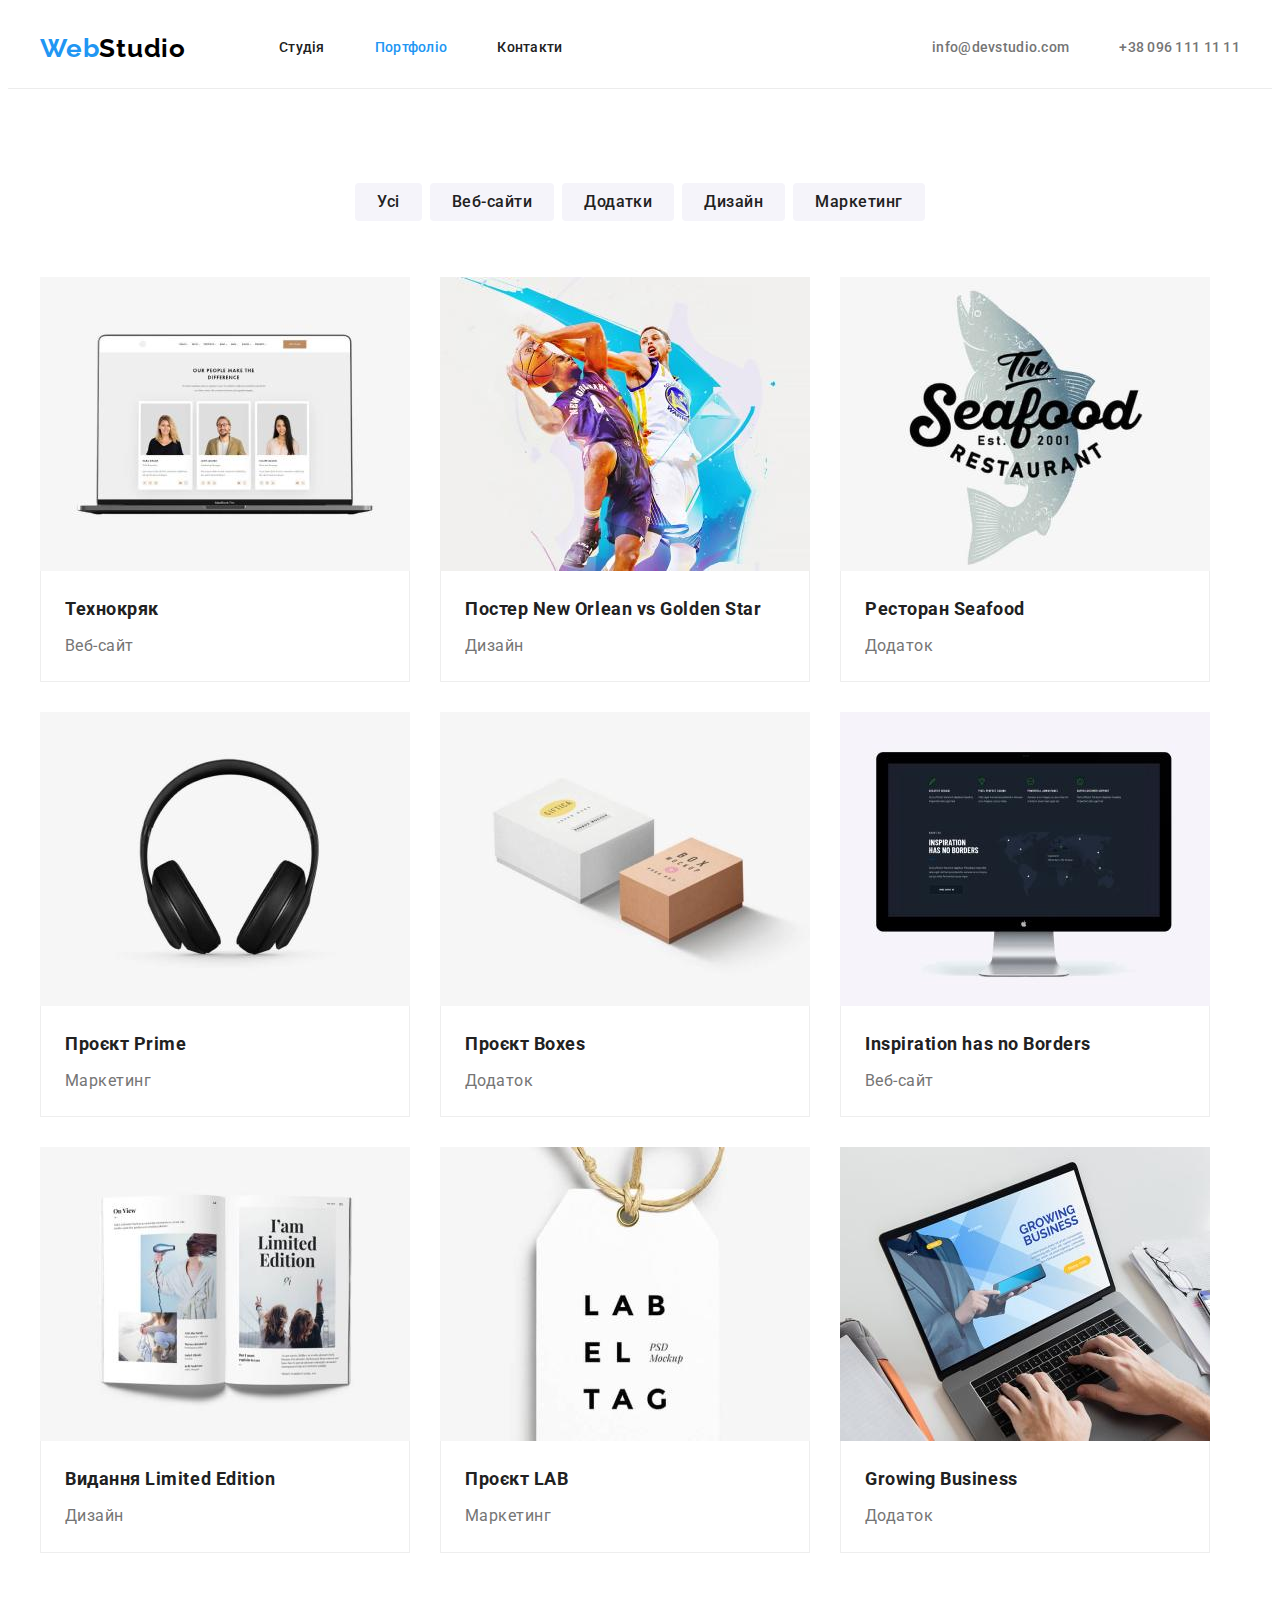
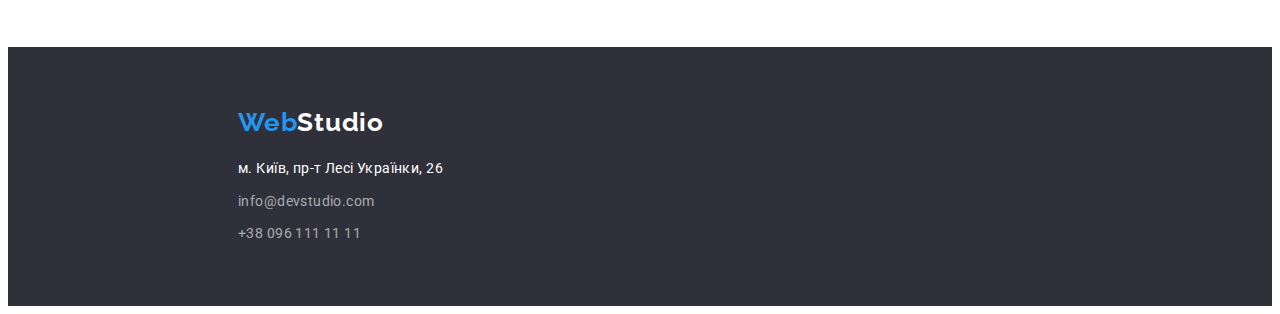
==== projects.html @ 284f3e7d "files copied" ====
<!DOCTYPE html>
<html lang="uk">
  <head>
    <meta charset="UTF-8" />
    <meta http-equiv="X-UA-Compatible" content="IE=edge" />
    <meta name="viewport" content="width=device-width, initial-scale=1.0" />
    <link
      rel="stylesheet"
      href="https://cdnjs.cloudflare.com/ajax/libs/modern-normalize/1.1.0/modern-normalize.min.css"
      integrity="sha512-wpPYUAdjBVSE4KJnH1VR1HeZfpl1ub8YT/NKx4PuQ5NmX2tKuGu6U/JRp5y+Y8XG2tV+wKQpNHVUX03MfMFn9Q=="
      crossorigin="anonymous"
      referrerpolicy="no-referrer"
    />
    <link rel="stylesheet" href="./css/styles.css" />
    <link rel="preconnect" href="https://fonts.googleapis.com" />
    <link rel="preconnect" href="https://fonts.gstatic.com" crossorigin />
    <link
      href="https://fonts.googleapis.com/css2?family=Raleway:wght@700&family=Roboto:wght@400;500;700;900&display=swap"
      rel="stylesheet"
    />
    <title>Web Studio</title>
  </head>
  <body>
    <header>
      <div class="menu-container container">
        <nav class="navigation-flex">
          <a href="index.html" class="label"
            ><span class="blue-label">Web</span>Studio</a
          >
          <ul class="navigation list">
            <li><a class="link" href="index.html">Студія</a></li>
            <li class="active">
              <a class="link" href="./projects.html">Портфоліо</a>
            </li>
            <li><a class="link" href="/">Контакти</a></li>
          </ul>
        </nav>
        <ul class="contacts list">
          <li>
            <a href="mailto:info@devsudio.com">info@devstudio.com</a>
          </li>
          <li>
            <a href="tel:+380961111111">+38 096 111 11 11</a>
          </li>
        </ul>
      </div>
    </header>
    <main>
      <section class="section">
        <div class="container">
          <h1 class="hidden-heading">Приклади робіт</h1>
          <ul class="list example-buttons">
            <li class="item">
              <button type="button" class="filter-button">Усі</button>
            </li>
            <li class="item">
              <button type="button" class="filter-button">Веб-сайти</button>
            </li>
            <li class="item">
              <button type="button" class="filter-button">Додатки</button>
            </li>
            <li class="item">
              <button type="button" class="filter-button">Дизайн</button>
            </li>
            <li class="item">
              <button type="button" class="filter-button">Маркетинг</button>
            </li>
          </ul>
          <ul class="list portfolio-list">
            <li class="item">
              <a href="#">
                <img
                  src="./images/img10.jpg"
                  alt="Відкритий лептоп з завантаженим сайтом"
                  width="370"
                />
                <div class="portfolio-item-name">
                  <h2 class="card-name">Технокряк</h2>
                  <p class="card-description">Веб-сайт</p>
                </div>
              </a>
            </li>
            <li class="item">
              <a href="#">
                <img
                  src="./images/img11.jpg"
                  alt="Постер з граючими баскетболістами"
                  width="370"
                />
                <div class="portfolio-item-name">
                  <h2 class="card-name">
                    Постер <span lang="en">New Orlean vs Golden Star</span>
                  </h2>
                  <p class="card-description">Дизайн</p>
                </div>
              </a>
            </li>
            <li class="item">
              <a href="#">
                <img
                  src="./images/img12.jpg"
                  alt="Надпис ресторан Seafood на фоні риби"
                  width="370"
                />
                <div class="portfolio-item-name">
                  <h2 class="card-name">
                    Ресторан <span lang="en"> Seafood</span>
                  </h2>
                  <p class="card-description">Додаток</p>
                </div>
              </a>
            </li>
            <li class="item">
              <a href="#">
                <img src="./images/img13.jpg" alt="Навушники" width="370" />
                <div class="portfolio-item-name">
                  <h2 class="card-name">Проєкт <span lang="en">Prime</span></h2>
                  <p class="card-description">Маркетинг</p>
                </div>
              </a>
            </li>
            <li class="item">
              <a href="#">
                <img
                  src="./images/img14.jpg"
                  alt="Дві коробки: біла та бежева"
                  width="370"
                />
                <div class="portfolio-item-name">
                  <h2 class="card-name">Проєкт <span lang="en">Boxes</span></h2>
                  <p class="card-description">Додаток</p>
                </div>
              </a>
            </li>
            <li class="item">
              <a href="#">
                <img
                  src="./images/img15.jpg"
                  alt="Монітор з завантаженим сайтом"
                  width="370"
                />
                <div class="portfolio-item-name">
                  <h2 lang="en" class="card-name">
                    Inspiration has no Borders
                  </h2>
                  <p class="card-description">Веб-сайт</p>
                </div>
              </a>
            </li>
            <li class="item">
              <a href="#">
                <img
                  src="./images/img16.jpg"
                  alt="Відкритий глянцевий журнал"
                  width="370"
                />
                <div class="portfolio-item-name">
                  <h2 class="card-name">
                    Видання <span lang="en">Limited Edition</span>
                  </h2>
                  <p class="card-description">Дизайн</p>
                </div>
              </a>
            </li>
            <li class="item">
              <a href="#">
                <img
                  src="./images/img17.jpg"
                  alt="Етикетка з надписом"
                  width="370"
                />
                <div class="portfolio-item-name">
                  <h2 class="card-name">Проєкт <span lang="en">LAB</span></h2>
                  <p class="card-description">Маркетинг</p>
                </div>
              </a>
            </li>
            <li class="item">
              <a href="#">
                <img
                  src="./images/img18.jpg"
                  alt="Людина, працююча на лептопі"
                  width="370"
                />
                <div class="portfolio-item-name">
                  <h2 lang="en" class="card-name">Growing Business</h2>
                  <p class="card-description">Додаток</p>
                </div>
              </a>
            </li>
          </ul>
        </div>
      </section>
    </main>
    <footer class="footer-section">
      <div class="footer-container container">
        <a href="index.html" class="label label-footer"
          ><span class="blue-label">Web</span>Studio</a
        >
        <address>
          <p class="address">м. Київ, пр-т Лесі Українки, 26</p>
          <ul class="list mail-phone">
            <li>
              <a href="mailto:info@devsudio.com">info@devstudio.com </a>
            </li>
            <li>
              <a href="tel:+380961111111">+38 096 111 11 11</a>
            </li>
          </ul>
        </address>
      </div>
    </footer>
  </body>
</html>
---- css/styles.css ----
:root {
  --heading-color: #212121;
  --paragraph-color: #757575;
  --accent-color: #2196f3;
  --backgroun-color-white: #fff;
  --background-color-dark: #2f303a;
}

body {
  font-family: "Roboto", sans-serif;
  color: var(--paragraph-color);
  background-color: var(--backgroun-color-white);
}

a {
  text-decoration: none;
}

h1,
h2,
h3,
p {
  margin: 0px;
}

img {
  display: block;
}

.list {
  list-style: none;
  margin: 0px;
}

ul,
ol {
  margin-top: 0;
  margin-bottom: 0;
  padding-left: 0;
}

button {
  cursor: pointer;
}

.container {
  width: 1200px;
  margin: 0 auto;
  padding: 0 15px;
}

.section {
  padding-top: 94px;
  padding-bottom: 94px;
}
/* Menu container */

.menu-container {
  display: flex;
  align-items: center;
}

.navigation-flex {
  display: flex;
  align-items: center;
}
.navigation li:not(:last-child) {
  margin-right: 50px;
  padding-left: 0px;
}

.contacts li:not(:last-child) {
  margin-right: 50px;
}

header {
  border-bottom: 1px solid #ececec;
}

/* Logo  */

.label {
  margin-right: 93px;

  font-family: "Raleway", sans-serif;
  font-weight: 700;
  font-size: 26px;
  color: #000;
  text-decoration: none;
  letter-spacing: 0.03em;
}

.blue-label {
  color: var(--accent-color);
  letter-spacing: 0.03em;
}

/* Navigation */
.navigation {
  display: flex;
  flex-direction: row;
  padding-left: 0px;
}

.contacts {
  display: flex;
  padding-left: 0px;
  margin-left: auto;
}

.navigation a,
.contacts a {
  font-weight: 500;
  font-size: 14px;
  line-height: 1.14;
  letter-spacing: 0.02em;
}

.navigation .link {
  display: block;
  padding-top: 32px;
  padding-bottom: 32px;
  color: var(--heading-color);
}

.contacts a {
  display: block;
  padding-top: 32px;
  padding-bottom: 32px;
  color: var(--paragraph-color);
}

.navigation a:hover,
.navigation a:focus,
.contacts a:hover,
.contacts a:focus {
  color: var(--accent-color);
}

.active .link {
  color: var(--accent-color);
}

/* Hero/main section */
.hero {
  text-align: center;
}

.dark-background {
  padding-top: 200px;
  padding-bottom: 210px;
  background-color: var(--background-color-dark);
}
.main-heading {
  margin-bottom: 30px;
  width: 696px;
  margin-left: auto;
  margin-right: auto;

  font-weight: 900;
  font-size: 44px;
  line-height: 1.36;
  text-align: center;
  letter-spacing: 0.06em;
  text-transform: uppercase;
  color: #fff;
}

.button {
  display: inline-block;
  padding: 10px 32px;
  min-width: 216px;

  font-family: inherit;
  font-weight: 700;
  font-size: 16px;
  line-height: 1.9;
  letter-spacing: 0.06em;
  text-align: center;
  color: #fff;
  background-color: var(--accent-color);
  border: 0px;
  border-radius: 4px;
  cursor: pointer;
}

/* Second section */

.hidden-heading {
  position: absolute;
  width: 1px;
  height: 1px;
  margin: -1px;
  border: 0;
  padding: 0;

  white-space: nowrap;
  clip-path: inset(100%);
  clip: rect(0 0 0 0);
  overflow: hidden;
}

.special-section {
  display: flex;
  justify-content: center;
}

.special-section-heading {
  font-weight: 700;
  font-size: 14px;
  line-height: 1.14;
  letter-spacing: 0.03em;
  text-transform: uppercase;
  color: var(--heading-color);
}
.special-section-text {
  margin-left: 0px;
  margin-top: 10px;

  font-size: 14px;
  line-height: 1.7;
  letter-spacing: 0.03em;
  color: var(--paragraph-color);
}

.special-section .item {
  max-width: 270px;
}

.special-section .item:not(:last-child) {
  margin-right: 30px;
}

/* Third section */

.what-we-do-section {
  padding-top: 0;
}

.what-we-do-section .list {
  display: flex;
  justify-content: center;
}

.what-we-do-section li:not(:last-child) {
  margin-right: 30px;
}

/* Team section */

.our-team-section {
  background: #f5f4fa;
}

.our-team-section .list {
  display: flex;
  justify-content: center;
}

.our-team-section .item:not(:last-child) {
  margin-right: 30px;
}

.our-team-section .item {
  background: #ffffff;
  border-radius: 0px 0px 4px 4px;
}

.team-name-box {
  padding-top: 30px;
  padding-bottom: 30px;
}

.section-heading {
  margin-bottom: 50px;

  font-weight: 700;
  font-size: 36px;
  line-height: 1.2;
  text-align: center;
  color: #000;
}

.team-name {
  font-weight: 500;
  font-size: 16px;
  letter-spacing: 0.03em;
  line-height: 1.2;
  text-align: center;
  color: var(--heading-color);
}

.team-job {
  margin-top: 10px;

  line-height: 1.2;
  letter-spacing: 0.03em;
  text-align: center;
  color: var(--paragraph-color);
}

/* Footer */

.footer-section {
  padding: 60px 0px;

  background-color: var(--background-color-dark);
}

.footer-container {
  margin-left: 215px;
}

.label-footer {
  display: block;
  margin-right: 0;
  margin-bottom: 20px;

  color: #fff;
}

.mail-phone {
  padding-left: 0px;
}

.address,
.mail-phone a {
  margin-bottom: 9px;

  font-size: 14px;
  font-style: normal;
  line-height: 1.7;
  letter-spacing: 0.03em;
  color: #ffffff;
}

.mail-phone li:not(:last-child) {
  margin-bottom: 9px;
}

.mail-phone a {
  color: rgba(255, 255, 255, 0.6);
}

/* Projects page */

.example-buttons {
  display: flex;
  justify-content: center;
  margin-bottom: 56px;
}

.filter-button {
  padding: 6px 22px;

  font-weight: 500;
  font-size: 16px;
  font-family: inherit;
  text-align: center;
  line-height: 1.6;
  letter-spacing: 0.03em;
  color: var(--heading-color);
  background-color: #f5f4fa;
  border: 0px;
  border-radius: 4px;
}

.example-buttons .item:not(:last-child) {
  margin-right: 8px;
}

.filter-button:hover {
  color: #fff;
  background-color: var(--accent-color);
  border: 0px;
  cursor: pointer;
}

/* Main section */

.portfolio-list {
  display: flex;
  flex-wrap: wrap;
  gap: 30px;
}

.portfolio-list .item {
  width: 370px;
  /* flex-basis: calc((100% - 60px) / 3); */
}

.card-name {
  font-weight: 700;
  font-size: 18px;
  line-height: 2;
  letter-spacing: 0.03em;
  color: var(--heading-color);
}

.card-description {
  margin-top: 4px;

  line-height: 1.9;
  letter-spacing: 0.03em;
  color: var(--paragraph-color);
}

.portfolio-item-name {
  padding: 20px 24px;
  border-right: 1px solid #eeeeee;
  border-bottom: 1px solid #eeeeee;
  border-left: 1px solid #eeeeee;
}
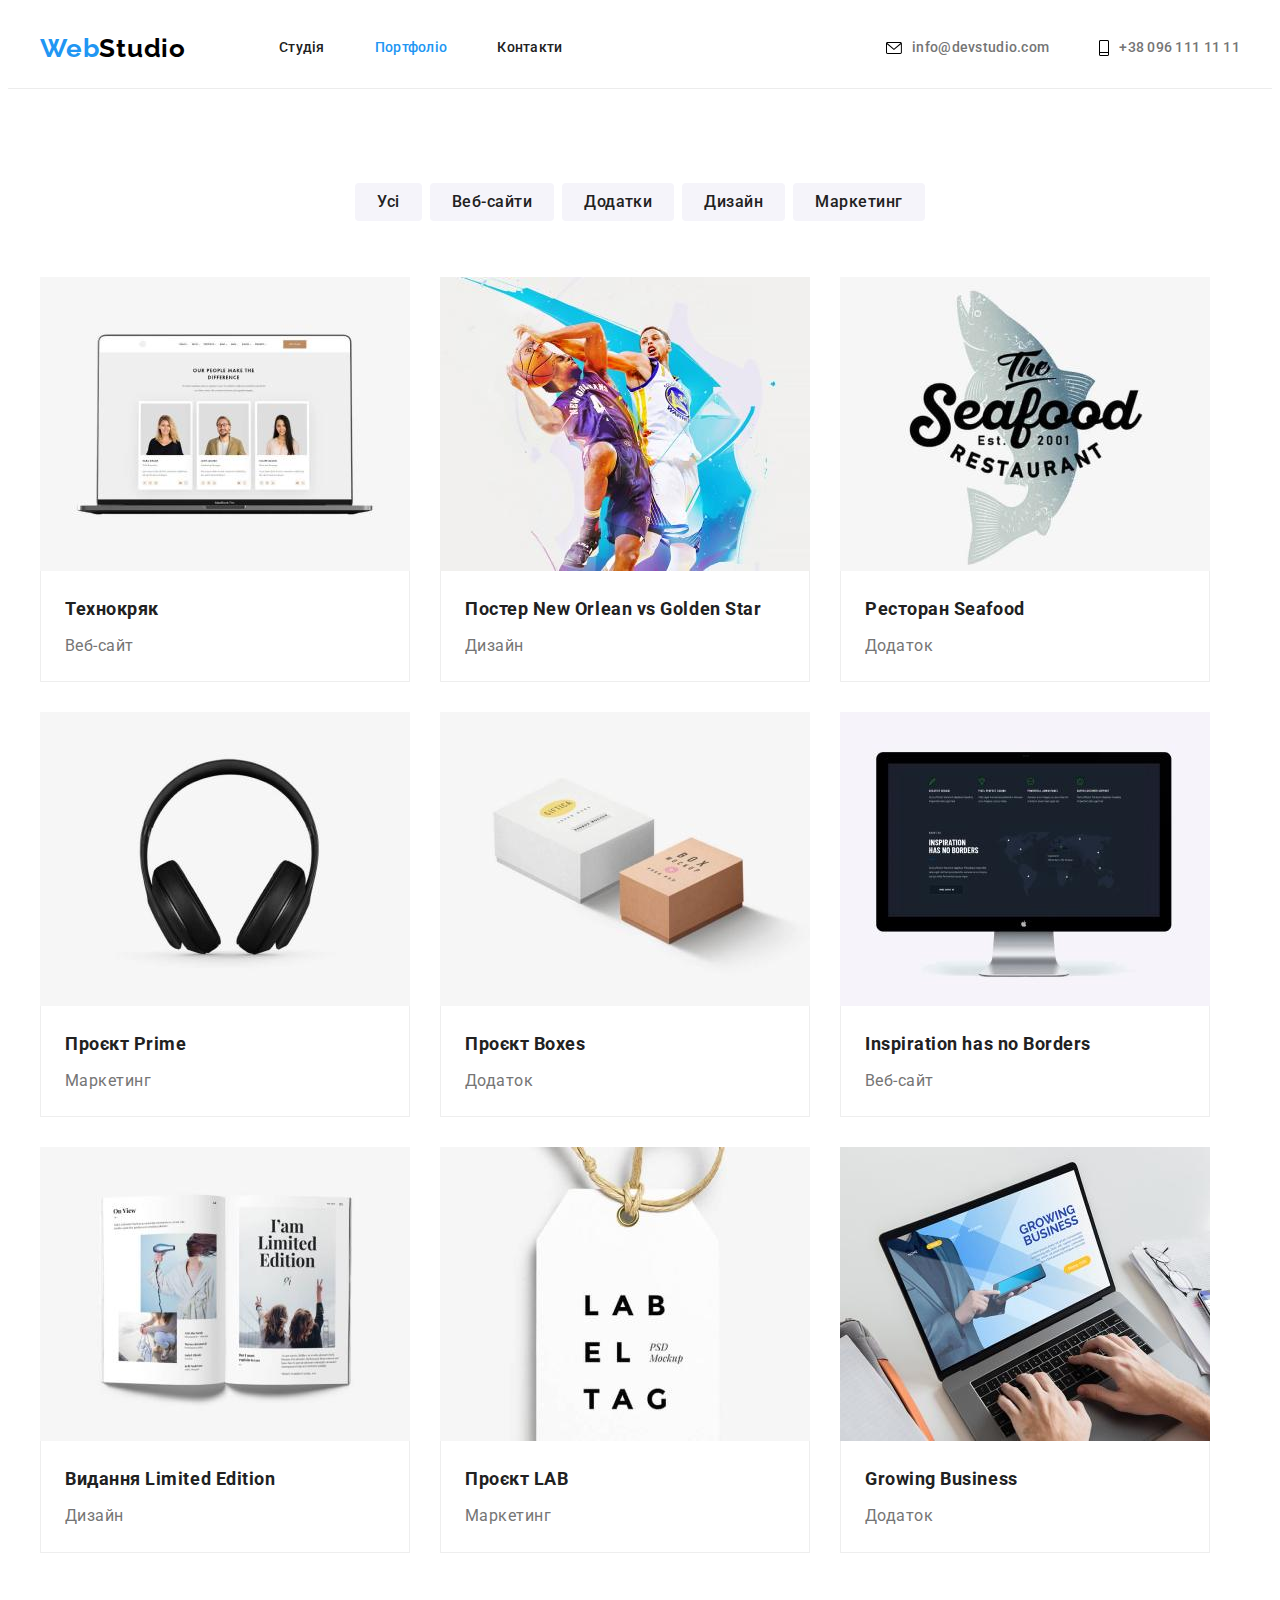
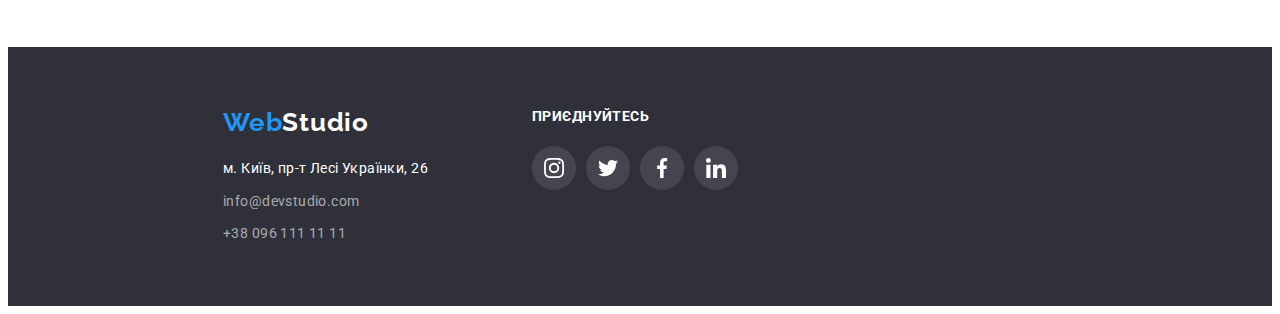
==== commit ee32e2ae: "portfolio header footer changed" ====
--- a/projects.html
+++ b/projects.html
@@ -29,18 +29,36 @@
           >
           <ul class="navigation list">
             <li><a class="link" href="index.html">Студія</a></li>
-            <li class="active">
-              <a class="link" href="./projects.html">Портфоліо</a>
-            </li>
+            <li class="active"><a class="link" href="./projects.html">Портфоліо</a></li>
             <li><a class="link" href="/">Контакти</a></li>
           </ul>
         </nav>
         <ul class="contacts list">
-          <li>
-            <a href="mailto:info@devsudio.com">info@devstudio.com</a>
-          </li>
-          <li>
-            <a href="tel:+380961111111">+38 096 111 11 11</a>
+          <li class="mail-to">
+            <a class="contacts-link" href="mailto:info@devsudio.com">
+              <svg
+                class="envelope-icon"
+                width="16px"
+                height="12px"
+                aria-label="Написати"
+              >
+                <use href="/images/icons.svg#icon-envelope"></use>
+              </svg>
+              <span>info@devstudio.com</span>
+            </a>
+          </li>
+          <li class="phone-to">
+            <a class="phone-link" href="tel:+380961111111">
+              <svg
+                class="phone-icon"
+                width="10px"
+                height="16px"
+                aria-label="Подзвонити"
+              >
+                <use href="/images/icons.svg#icon-phone"></use>
+              </svg>
+              <span>+38 096 111 11 11</span></a
+            >
           </li>
         </ul>
       </div>
@@ -193,7 +211,7 @@
       </section>
     </main>
     <footer class="footer-section">
-      <div class="footer-container container">
+      <div class="footer-container">
         <a href="index.html" class="label label-footer"
           ><span class="blue-label">Web</span>Studio</a
         >
@@ -209,6 +227,61 @@
           </ul>
         </address>
       </div>
+      <div class="sign-up">
+        <h2 class="footer-sign-up-heading">Приєднуйтесь</h2>
+        <ul class="social-nets-icons">
+          <li class="social-nets-icons-list">
+            <a href="/" class="social-nets-link">
+              <svg
+                class="social-nets-icon"
+                width="20"
+                height="20"
+                aria-label="Інстаграм"
+              >
+                <use href="/images/icons.svg#icon-instagram"></use>
+              </svg>
+            </a>
+          </li>
+          <li class="social-nets-icons-list">
+            <a href="/" class="social-nets-link">
+              <svg
+                class="social-nets-icon"
+                width="20"
+                height="20"
+                aria-label="Твітер"
+              >
+                <use href="/images/icons.svg#icon-twitter"></use>
+              </svg>
+            </a>
+          </li>
+          <li class="social-nets-icons-list">
+            <a href="/" class="social-nets-link">
+              <svg
+                class="social-nets-icon"
+                width="20"
+                height="20"
+                aria-label="Фейсбук"
+              >
+                <use href="/images/icons.svg#icon-facebook"></use>
+              </svg>
+            </a>
+          </li>
+          <li class="social-nets-icons-list">
+            <a href="/" class="social-nets-link">
+              <svg
+                class="social-nets-icon"
+                width="20"
+                height="20"
+                aria-label="Лінкедін"
+              >
+                <use href="/images/icons.svg#icon-linkedin"></use>
+              </svg>
+            </a>
+          </li>
+        </ul>
+      </div>
     </footer>
   </body>
 </html>
+  </body>
+</html>
--- a/css/styles.css
+++ b/css/styles.css
@@ -104,8 +104,15 @@
 
 .contacts {
   display: flex;
+  align-items: center;
   padding-left: 0px;
   margin-left: auto;
+}
+
+.contacts-link,
+.phone-link {
+  display: block;
+  align-items: center;
 }
 
 .navigation a,
@@ -124,10 +131,18 @@
 }
 
 .contacts a {
-  display: block;
+  display: flex;
   padding-top: 32px;
   padding-bottom: 32px;
   color: var(--paragraph-color);
+}
+
+.envelope-icon {
+  margin-right: 10px;
+}
+
+.phone-icon {
+  margin-right: 10px;
 }
 
 .navigation a:hover,
@@ -137,6 +152,13 @@
   color: var(--accent-color);
 }
 
+.contacts-link:hover .envelope-icon,
+.contacts-link:focus .envelope-icon,
+.phone-link:hover .phone-icon,
+.phone-link:focus .phone-icon {
+  fill: var(--accent-color);
+}
+
 .active .link {
   color: var(--accent-color);
 }
@@ -144,13 +166,20 @@
 /* Hero/main section */
 .hero {
   text-align: center;
-}
-
-.dark-background {
   padding-top: 200px;
   padding-bottom: 210px;
-  background-color: var(--background-color-dark);
-}
+  background-image: linear-gradient(
+      rgba(47, 48, 58, 0.4),
+      rgba(47, 48, 58, 0.4)
+    ),
+    url(/images/background.jpg);
+  background-repeat: no-repeat;
+  background-position: 50% 50%;
+  max-width: 1600рх;
+  height: 600px;
+  background-color: #c4c4c4;
+}
+
 .main-heading {
   margin-bottom: 30px;
   width: 696px;
@@ -205,6 +234,14 @@
   justify-content: center;
 }
 
+.icon-block {
+  padding-top: 25px;
+  padding-bottom: 25px;
+  margin-bottom: 30px;
+  background-color: #f5f4fa;
+  text-align: center;
+}
+
 .special-section-heading {
   font-weight: 700;
   font-size: 14px;
@@ -263,6 +300,8 @@
 
 .our-team-section .item {
   background: #ffffff;
+  box-shadow: 0px 1px 3px rgba(0, 0, 0, 0.12), 0px 1px 1px rgba(0, 0, 0, 0.14),
+    0px 2px 1px rgba(0, 0, 0, 0.2);
   border-radius: 0px 0px 4px 4px;
 }
 
@@ -292,6 +331,7 @@
 
 .team-job {
   margin-top: 10px;
+  margin-bottom: 16px;
 
   line-height: 1.2;
   letter-spacing: 0.03em;
@@ -299,9 +339,74 @@
   color: var(--paragraph-color);
 }
 
+.social-nets-icons {
+  list-style: none;
+  display: flex;
+  justify-content: center;
+  gap: 10px;
+}
+
+.social-nets-link {
+  display: flex;
+  justify-content: center;
+  align-items: center;
+  width: 44px;
+  height: 44px;
+  border-radius: 50%;
+}
+
+.social-nets-icons-list:hover {
+  background-color: #2196f3;
+  border-radius: 50%;
+}
+
+.social-nets-icon {
+  fill: #afb1b8;
+}
+
+.social-nets-icons-list:hover .social-nets-icon {
+  fill: #ffffff;
+}
+
+/* Clients section */
+
+.client-box-list {
+  display: flex;
+  justify-content: center;
+  align-items: center;
+  gap: 30px;
+}
+
+.client-box {
+  display: inline-block;
+  padding-top: 16px;
+  padding-bottom: 16px;
+  text-align: center;
+  width: 170px;
+  height: 92px;
+  border: 1px solid #afb1b8;
+  border-radius: 4px;
+}
+
+.client-box:hover {
+  border: 1px solid #2196f3;
+}
+
+.client-box:hover .client-icon {
+  fill: var(--accent-color);
+}
+
+.client-icon {
+  width: 106px;
+  height: 60px;
+  fill: #afb1b8;
+}
+
 /* Footer */
 
 .footer-section {
+  display: flex;
+  gap: 70px;
   padding: 60px 0px;
 
   background-color: var(--background-color-dark);
@@ -312,10 +417,8 @@
 }
 
 .label-footer {
-  display: block;
-  margin-right: 0;
+  display: inline-block;
   margin-bottom: 20px;
-
   color: #fff;
 }
 
@@ -340,6 +443,25 @@
 
 .mail-phone a {
   color: rgba(255, 255, 255, 0.6);
+}
+
+.footer-sign-up-heading {
+  margin-bottom: 20px;
+  font-weight: 700;
+  font-size: 14px;
+  line-height: 1.4;
+  letter-spacing: 0.03em;
+  text-transform: uppercase;
+
+  color: #ffffff;
+}
+
+.sign-up .social-nets-link {
+  background-color: rgba(255, 255, 255, 0.1);
+}
+
+.sign-up .social-nets-icon {
+  fill: #fff;
 }
 
 /* Projects page */
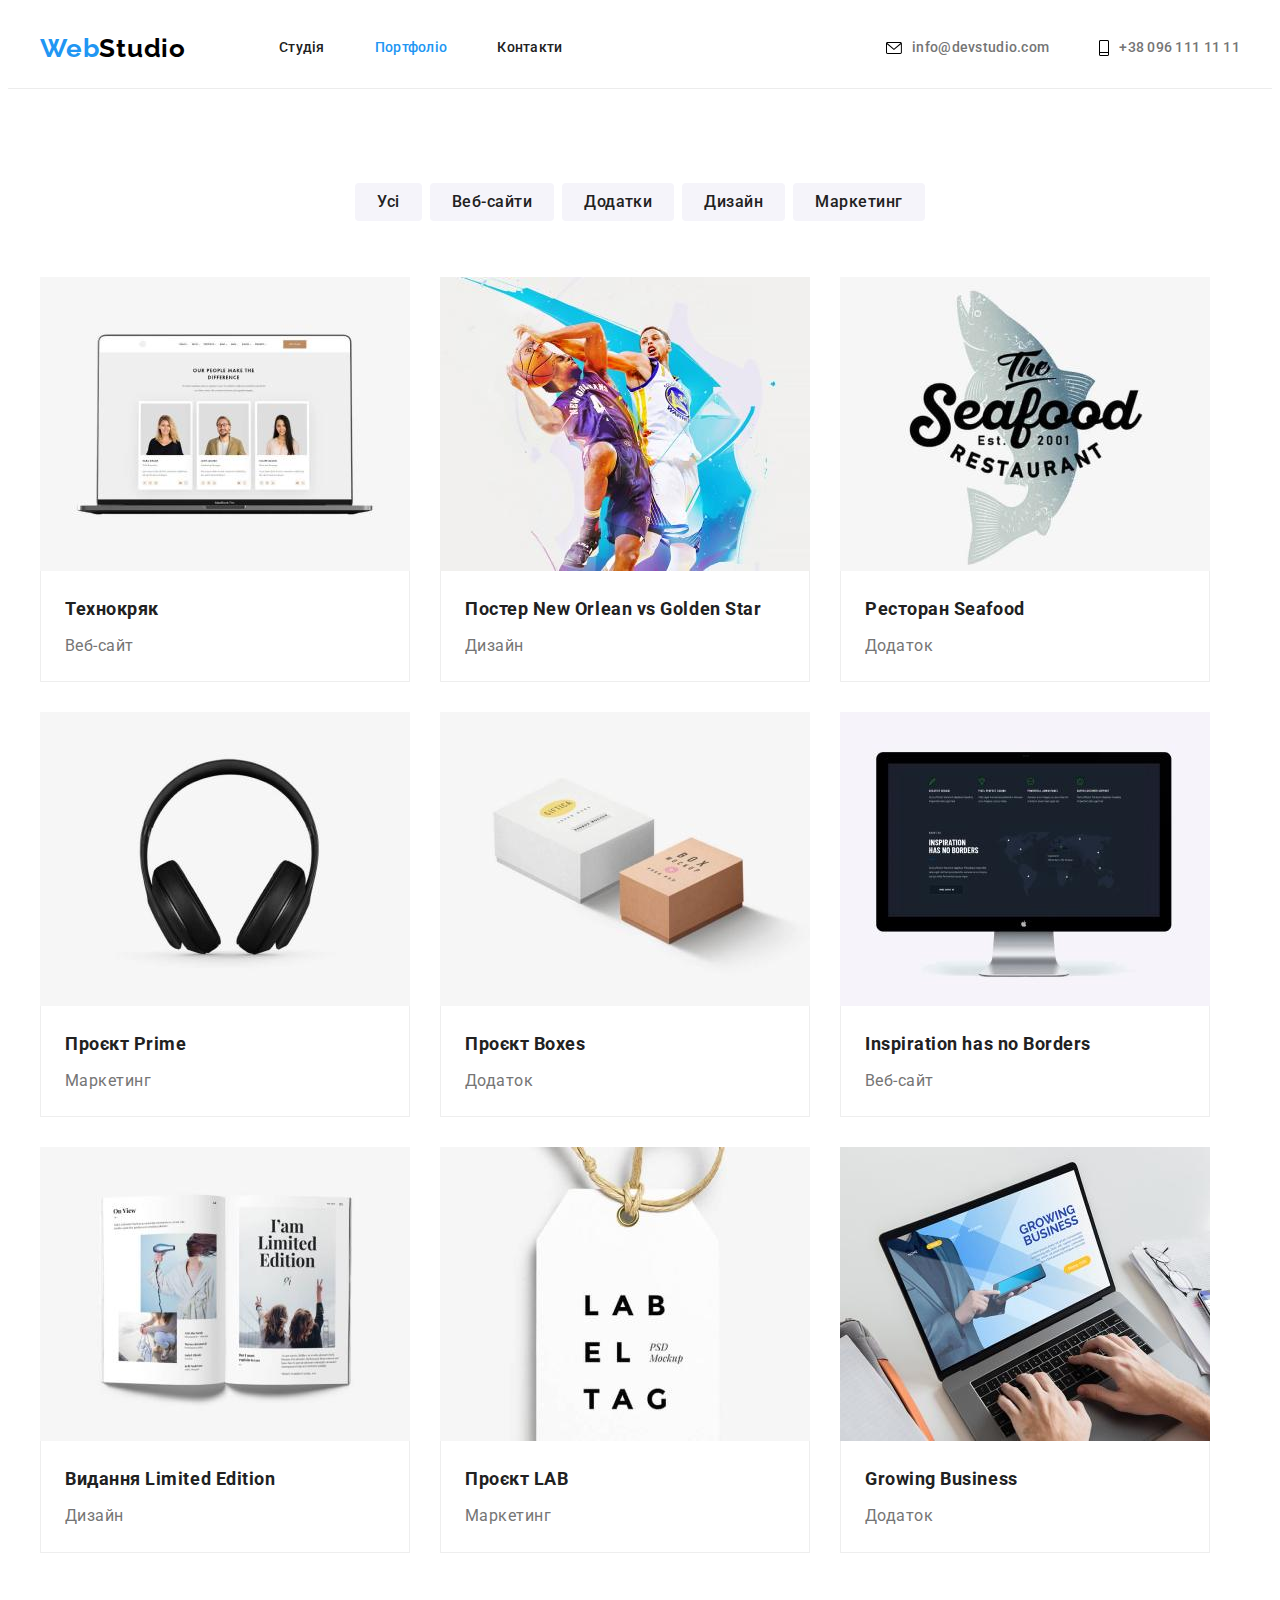
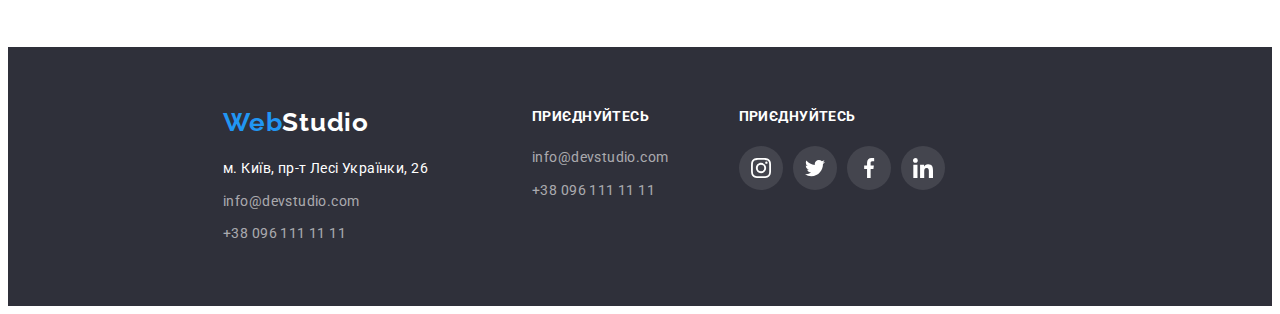
==== commit e699dc9a: "footer updated" ====
--- a/projects.html
+++ b/projects.html
@@ -42,7 +42,7 @@
                 height="12px"
                 aria-label="Написати"
               >
-                <use href="/images/icons.svg#icon-envelope"></use>
+                <use href="images/icons.svg#icon-envelope"></use>
               </svg>
               <span>info@devstudio.com</span>
             </a>
@@ -55,7 +55,7 @@
                 height="16px"
                 aria-label="Подзвонити"
               >
-                <use href="/images/icons.svg#icon-phone"></use>
+                <use href="images/icons.svg#icon-phone"></use>
               </svg>
               <span>+38 096 111 11 11</span></a
             >
@@ -86,7 +86,7 @@
           </ul>
           <ul class="list portfolio-list">
             <li class="item">
-              <a href="#">
+              <a href="#" class="portfolio-card-link">
                 <img
                   src="./images/img10.jpg"
                   alt="Відкритий лептоп з завантаженим сайтом"
@@ -99,7 +99,7 @@
               </a>
             </li>
             <li class="item">
-              <a href="#">
+              <a href="#" class="portfolio-card-link">
                 <img
                   src="./images/img11.jpg"
                   alt="Постер з граючими баскетболістами"
@@ -114,7 +114,7 @@
               </a>
             </li>
             <li class="item">
-              <a href="#">
+              <a href="#" class="portfolio-card-link">
                 <img
                   src="./images/img12.jpg"
                   alt="Надпис ресторан Seafood на фоні риби"
@@ -129,7 +129,7 @@
               </a>
             </li>
             <li class="item">
-              <a href="#">
+              <a href="#" class="portfolio-card-link">
                 <img src="./images/img13.jpg" alt="Навушники" width="370" />
                 <div class="portfolio-item-name">
                   <h2 class="card-name">Проєкт <span lang="en">Prime</span></h2>
@@ -138,7 +138,7 @@
               </a>
             </li>
             <li class="item">
-              <a href="#">
+              <a href="#" class="portfolio-card-link">
                 <img
                   src="./images/img14.jpg"
                   alt="Дві коробки: біла та бежева"
@@ -151,7 +151,7 @@
               </a>
             </li>
             <li class="item">
-              <a href="#">
+              <a href="#" class="portfolio-card-link">
                 <img
                   src="./images/img15.jpg"
                   alt="Монітор з завантаженим сайтом"
@@ -166,7 +166,7 @@
               </a>
             </li>
             <li class="item">
-              <a href="#">
+              <a href="#" class="portfolio-card-link">
                 <img
                   src="./images/img16.jpg"
                   alt="Відкритий глянцевий журнал"
@@ -180,8 +180,8 @@
                 </div>
               </a>
             </li>
-            <li class="item">
-              <a href="#">
+            <li class="item ">
+              <a href="#" class="portfolio-card-link">
                 <img
                   src="./images/img17.jpg"
                   alt="Етикетка з надписом"
@@ -194,7 +194,7 @@
               </a>
             </li>
             <li class="item">
-              <a href="#">
+              <a href="#" class="portfolio-card-link">
                 <img
                   src="./images/img18.jpg"
                   alt="Людина, працююча на лептопі"
@@ -210,8 +210,9 @@
         </div>
       </section>
     </main>
-    <footer class="footer-section">
+    <footer class="footer">
       <div class="footer-container">
+        <div class="footer-section">
         <a href="index.html" class="label label-footer"
           ><span class="blue-label">Web</span>Studio</a
         >
@@ -227,59 +228,73 @@
           </ul>
         </address>
       </div>
+      
       <div class="sign-up">
         <h2 class="footer-sign-up-heading">Приєднуйтесь</h2>
-        <ul class="social-nets-icons">
-          <li class="social-nets-icons-list">
-            <a href="/" class="social-nets-link">
-              <svg
-                class="social-nets-icon"
-                width="20"
-                height="20"
-                aria-label="Інстаграм"
-              >
-                <use href="/images/icons.svg#icon-instagram"></use>
-              </svg>
-            </a>
-          </li>
-          <li class="social-nets-icons-list">
-            <a href="/" class="social-nets-link">
-              <svg
-                class="social-nets-icon"
-                width="20"
-                height="20"
-                aria-label="Твітер"
-              >
-                <use href="/images/icons.svg#icon-twitter"></use>
-              </svg>
-            </a>
-          </li>
-          <li class="social-nets-icons-list">
-            <a href="/" class="social-nets-link">
-              <svg
-                class="social-nets-icon"
-                width="20"
-                height="20"
-                aria-label="Фейсбук"
-              >
-                <use href="/images/icons.svg#icon-facebook"></use>
-              </svg>
-            </a>
-          </li>
-          <li class="social-nets-icons-list">
-            <a href="/" class="social-nets-link">
-              <svg
-                class="social-nets-icon"
-                width="20"
-                height="20"
-                aria-label="Лінкедін"
-              >
-                <use href="/images/icons.svg#icon-linkedin"></use>
-              </svg>
-            </a>
-          </li>
-        </ul>
+       <ul class="list mail-phone">
+              <li>
+                <a href="mailto:info@devsudio.com">info@devstudio.com </a>
+              </li>
+              <li>
+                <a href="tel:+380961111111">+38 096 111 11 11</a>
+              </li>
+            </ul>
+          </address>
+        </div>
+        <div class="sign-up">
+          <h2 class="footer-sign-up-heading">Приєднуйтесь</h2>
+          <ul class="social-nets-icons">
+            <li class="social-nets-icons-list">
+              <a href="/" class="social-nets-link">
+                <svg
+                  class="social-nets-icon"
+                  width="20"
+                  height="20"
+                  aria-label="Інстаграм"
+                >
+                  <use href="images/icons.svg#icon-instagram"></use>
+                </svg>
+              </a>
+            </li>
+            <li class="social-nets-icons-list">
+              <a href="/" class="social-nets-link">
+                <svg
+                  class="social-nets-icon"
+                  width="20"
+                  height="20"
+                  aria-label="Твітер"
+                >
+                  <use href="images/icons.svg#icon-twitter"></use>
+                </svg>
+              </a>
+            </li>
+            <li class="social-nets-icons-list">
+              <a href="/" class="social-nets-link">
+                <svg
+                  class="social-nets-icon"
+                  width="20"
+                  height="20"
+                  aria-label="Фейсбук"
+                >
+                  <use href="images/icons.svg#icon-facebook"></use>
+                </svg>
+              </a>
+            </li>
+            <li class="social-nets-icons-list">
+              <a href="/" class="social-nets-link">
+                <svg
+                  class="social-nets-icon"
+                  width="20"
+                  height="20"
+                  aria-label="Лінкедін"
+                >
+                  <use href="images/icons.svg#icon-linkedin"></use>
+                </svg>
+              </a>
+            </li>
+          </ul>
       </div>
+    </div>
     </footer>
   </body>
 </html>
--- a/css/styles.css
+++ b/css/styles.css
@@ -172,7 +172,7 @@
       rgba(47, 48, 58, 0.4),
       rgba(47, 48, 58, 0.4)
     ),
-    url(/images/background.jpg);
+    url("../images/bg.jpg");
   background-repeat: no-repeat;
   background-position: 50% 50%;
   max-width: 1600рх;
@@ -211,6 +211,7 @@
   border: 0px;
   border-radius: 4px;
   cursor: pointer;
+  box-shadow: 0px 4px 4px rgba(0, 0, 0, 0.15);
 }
 
 /* Second section */
@@ -235,8 +236,10 @@
 }
 
 .icon-block {
-  padding-top: 25px;
-  padding-bottom: 25px;
+  height: 120px;
+  display: flex;
+  justify-content: center;
+  align-items: center;
   margin-bottom: 30px;
   background-color: #f5f4fa;
   text-align: center;
@@ -321,6 +324,8 @@
 }
 
 .team-name {
+  margin-bottom: 10px;
+
   font-weight: 500;
   font-size: 16px;
   letter-spacing: 0.03em;
@@ -330,7 +335,6 @@
 }
 
 .team-job {
-  margin-top: 10px;
   margin-bottom: 16px;
 
   line-height: 1.2;
@@ -355,7 +359,8 @@
   border-radius: 50%;
 }
 
-.social-nets-icons-list:hover {
+.social-nets-link:hover,
+.social-nets-link:focus {
   background-color: #2196f3;
   border-radius: 50%;
 }
@@ -364,7 +369,8 @@
   fill: #afb1b8;
 }
 
-.social-nets-icons-list:hover .social-nets-icon {
+.social-nets-link:hover .social-nets-icon,
+.social-nets-link:focus .social-nets-icon {
   fill: #ffffff;
 }
 
@@ -378,21 +384,22 @@
 }
 
 .client-box {
-  display: inline-block;
-  padding-top: 16px;
-  padding-bottom: 16px;
-  text-align: center;
+  display: flex;
+  justify-content: center;
+  align-items: center;
   width: 170px;
   height: 92px;
   border: 1px solid #afb1b8;
   border-radius: 4px;
 }
 
-.client-box:hover {
+.client-box:hover,
+.client-box:focus {
   border: 1px solid #2196f3;
 }
 
-.client-box:hover .client-icon {
+.client-box:hover .client-icon,
+.client-box:focus .client-icon {
   fill: var(--accent-color);
 }
 
@@ -404,15 +411,15 @@
 
 /* Footer */
 
-.footer-section {
+.footer {
+  background-color: var(--background-color-dark);
+}
+
+.footer-container {
   display: flex;
   gap: 70px;
+  width: 1200px;
   padding: 60px 0px;
-
-  background-color: var(--background-color-dark);
-}
-
-.footer-container {
   margin-left: 215px;
 }
 
@@ -460,6 +467,12 @@
   background-color: rgba(255, 255, 255, 0.1);
 }
 
+.sign-up .social-nets-link:hover,
+.sign-up .social-nets-link:focus {
+  background-color: #2196f3;
+  border-radius: 50%;
+}
+
 .sign-up .social-nets-icon {
   fill: #fff;
 }
@@ -495,6 +508,8 @@
   color: #fff;
   background-color: var(--accent-color);
   border: 0px;
+  box-shadow: 0px 3px 1px rgba(0, 0, 0, 0.1), 0px 1px 2px rgba(0, 0, 0, 0.08),
+    0px 2px 2px rgba(0, 0, 0, 0.12);
   cursor: pointer;
 }
 
@@ -509,6 +524,16 @@
 .portfolio-list .item {
   width: 370px;
   /* flex-basis: calc((100% - 60px) / 3); */
+}
+
+.portfolio-card-link {
+  display: block;
+}
+
+.portfolio-card-link:hover,
+.portfolio-card-link:focus {
+  box-shadow: 0px 1px 1px rgba(0, 0, 0, 0.12), 0px 4px 4px rgba(0, 0, 0, 0.06),
+    1px 4px 6px rgba(0, 0, 0, 0.16);
 }
 
 .card-name {
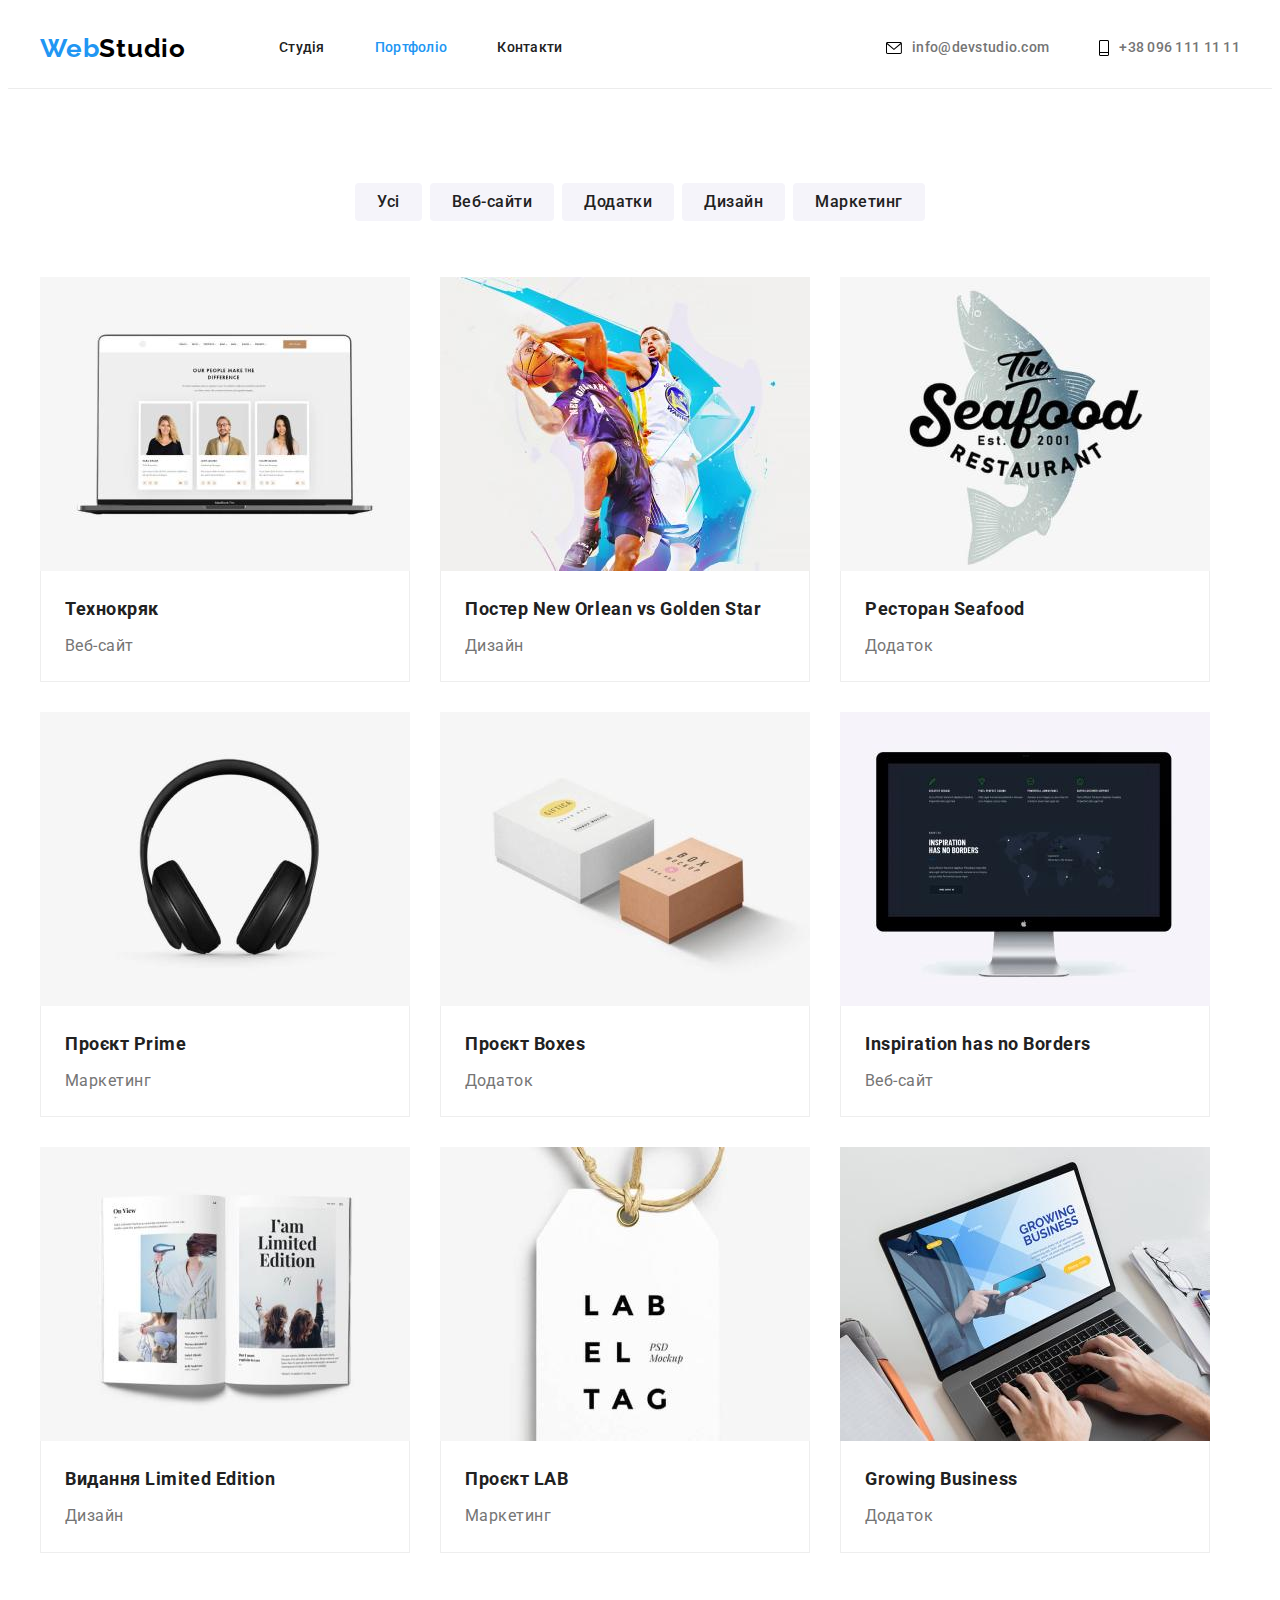
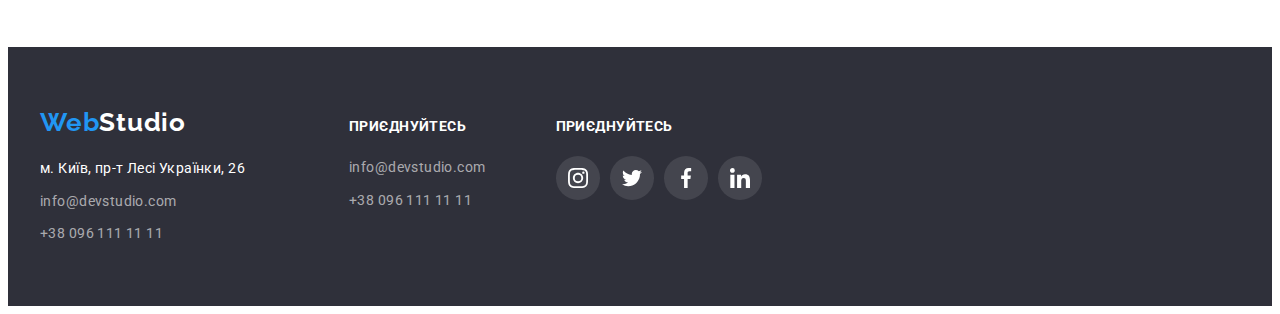
==== commit 98fdade4: "footer fixed" ====
--- a/projects.html
+++ b/projects.html
@@ -211,7 +211,7 @@
       </section>
     </main>
     <footer class="footer">
-      <div class="footer-container">
+      <div class="footer-container container">
         <div class="footer-section">
         <a href="index.html" class="label label-footer"
           ><span class="blue-label">Web</span>Studio</a
--- a/css/styles.css
+++ b/css/styles.css
@@ -413,14 +413,13 @@
 
 .footer {
   background-color: var(--background-color-dark);
+  padding: 60px 0;
 }
 
 .footer-container {
   display: flex;
+  align-items: baseline;
   gap: 70px;
-  width: 1200px;
-  padding: 60px 0px;
-  margin-left: 215px;
 }
 
 .label-footer {
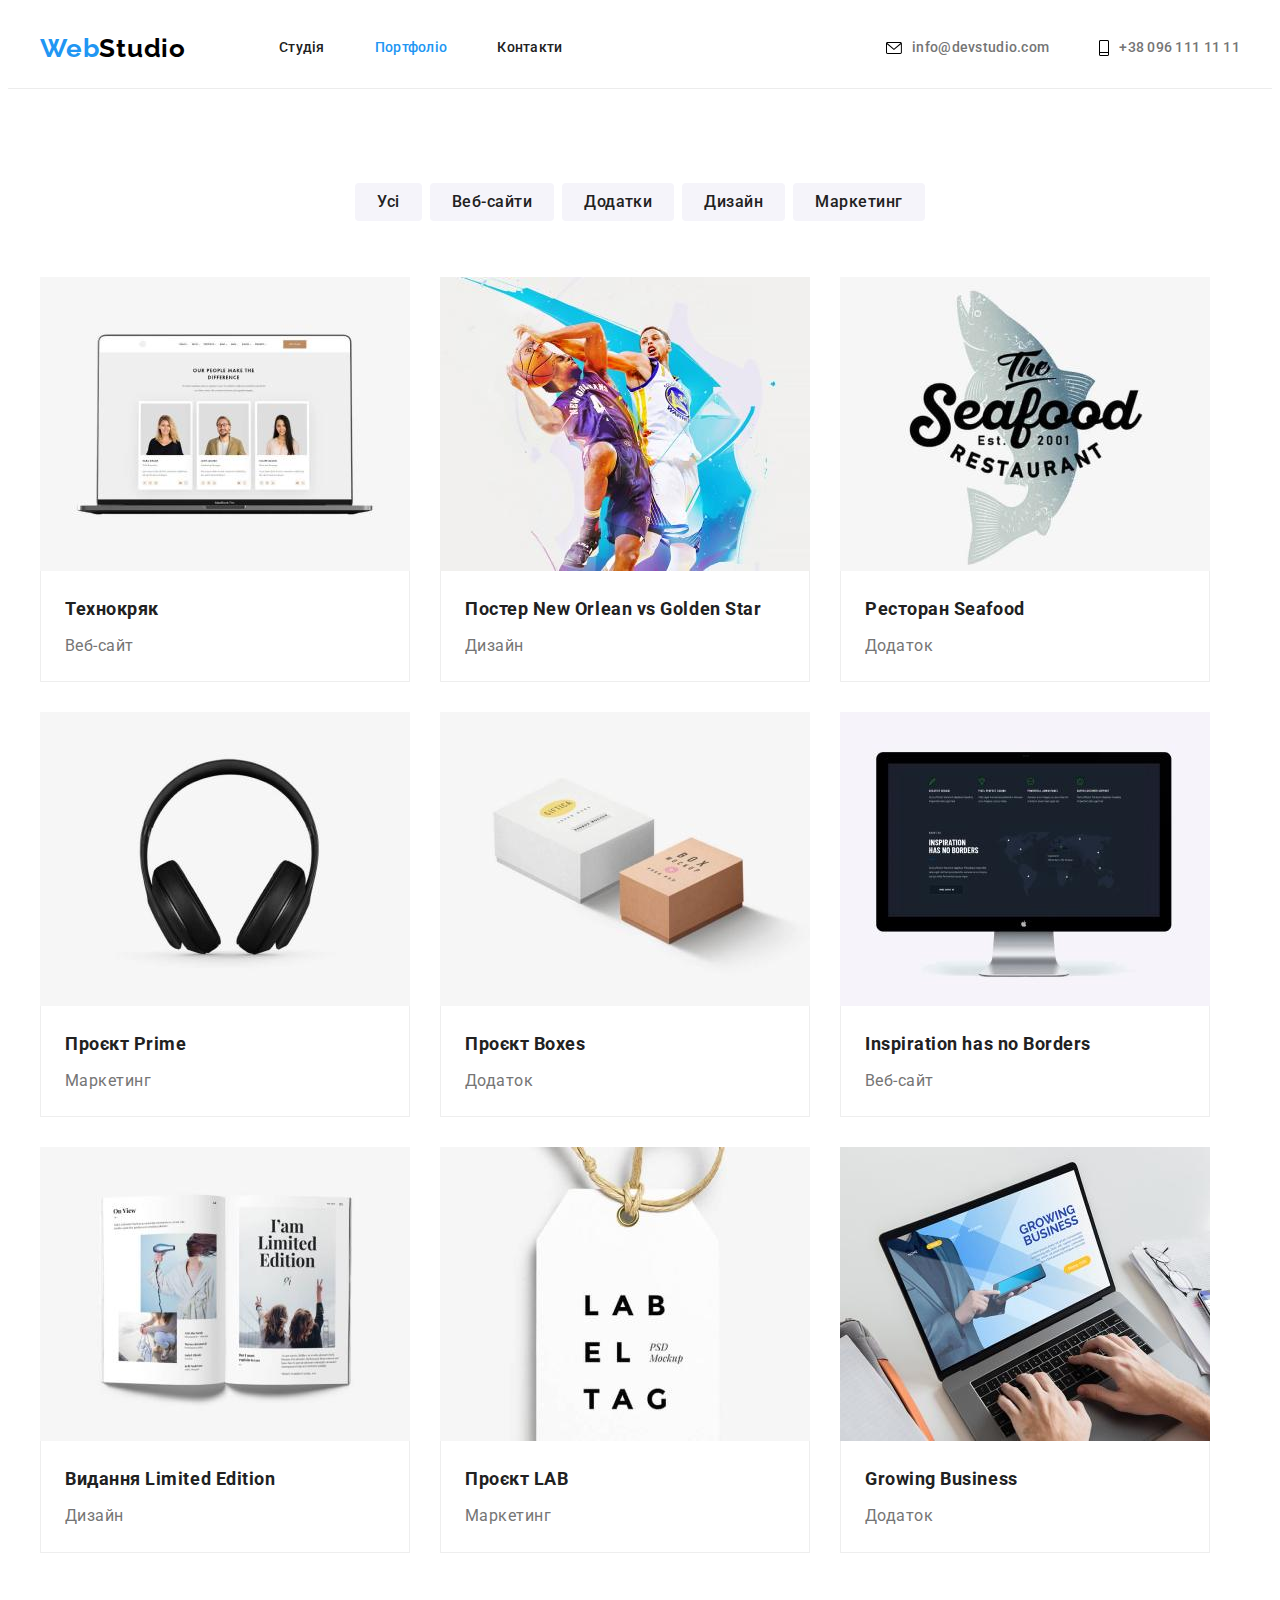
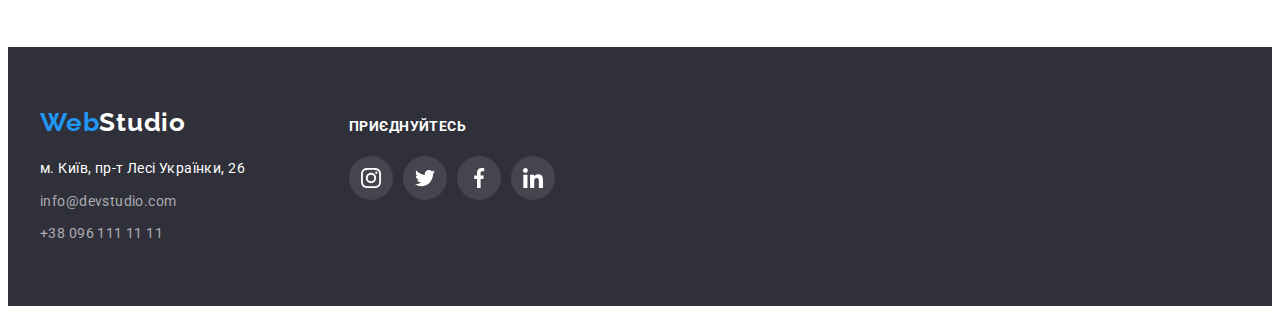
==== commit 6260976c: "portfolio footer fixed" ====
--- a/projects.html
+++ b/projects.html
@@ -213,25 +213,12 @@
     <footer class="footer">
       <div class="footer-container container">
         <div class="footer-section">
-        <a href="index.html" class="label label-footer"
-          ><span class="blue-label">Web</span>Studio</a
-        >
-        <address>
-          <p class="address">м. Київ, пр-т Лесі Українки, 26</p>
-          <ul class="list mail-phone">
-            <li>
-              <a href="mailto:info@devsudio.com">info@devstudio.com </a>
-            </li>
-            <li>
-              <a href="tel:+380961111111">+38 096 111 11 11</a>
-            </li>
-          </ul>
-        </address>
-      </div>
-      
-      <div class="sign-up">
-        <h2 class="footer-sign-up-heading">Приєднуйтесь</h2>
-       <ul class="list mail-phone">
+          <a href="index.html" class="label label-footer"
+            ><span class="blue-label">Web</span>Studio</a
+          >
+          <address>
+            <p class="address">м. Київ, пр-т Лесі Українки, 26</p>
+            <ul class="list mail-phone">
               <li>
                 <a href="mailto:info@devsudio.com">info@devstudio.com </a>
               </li>
@@ -293,8 +280,8 @@
               </a>
             </li>
           </ul>
+        </div>
       </div>
-    </div>
     </footer>
   </body>
 </html>
